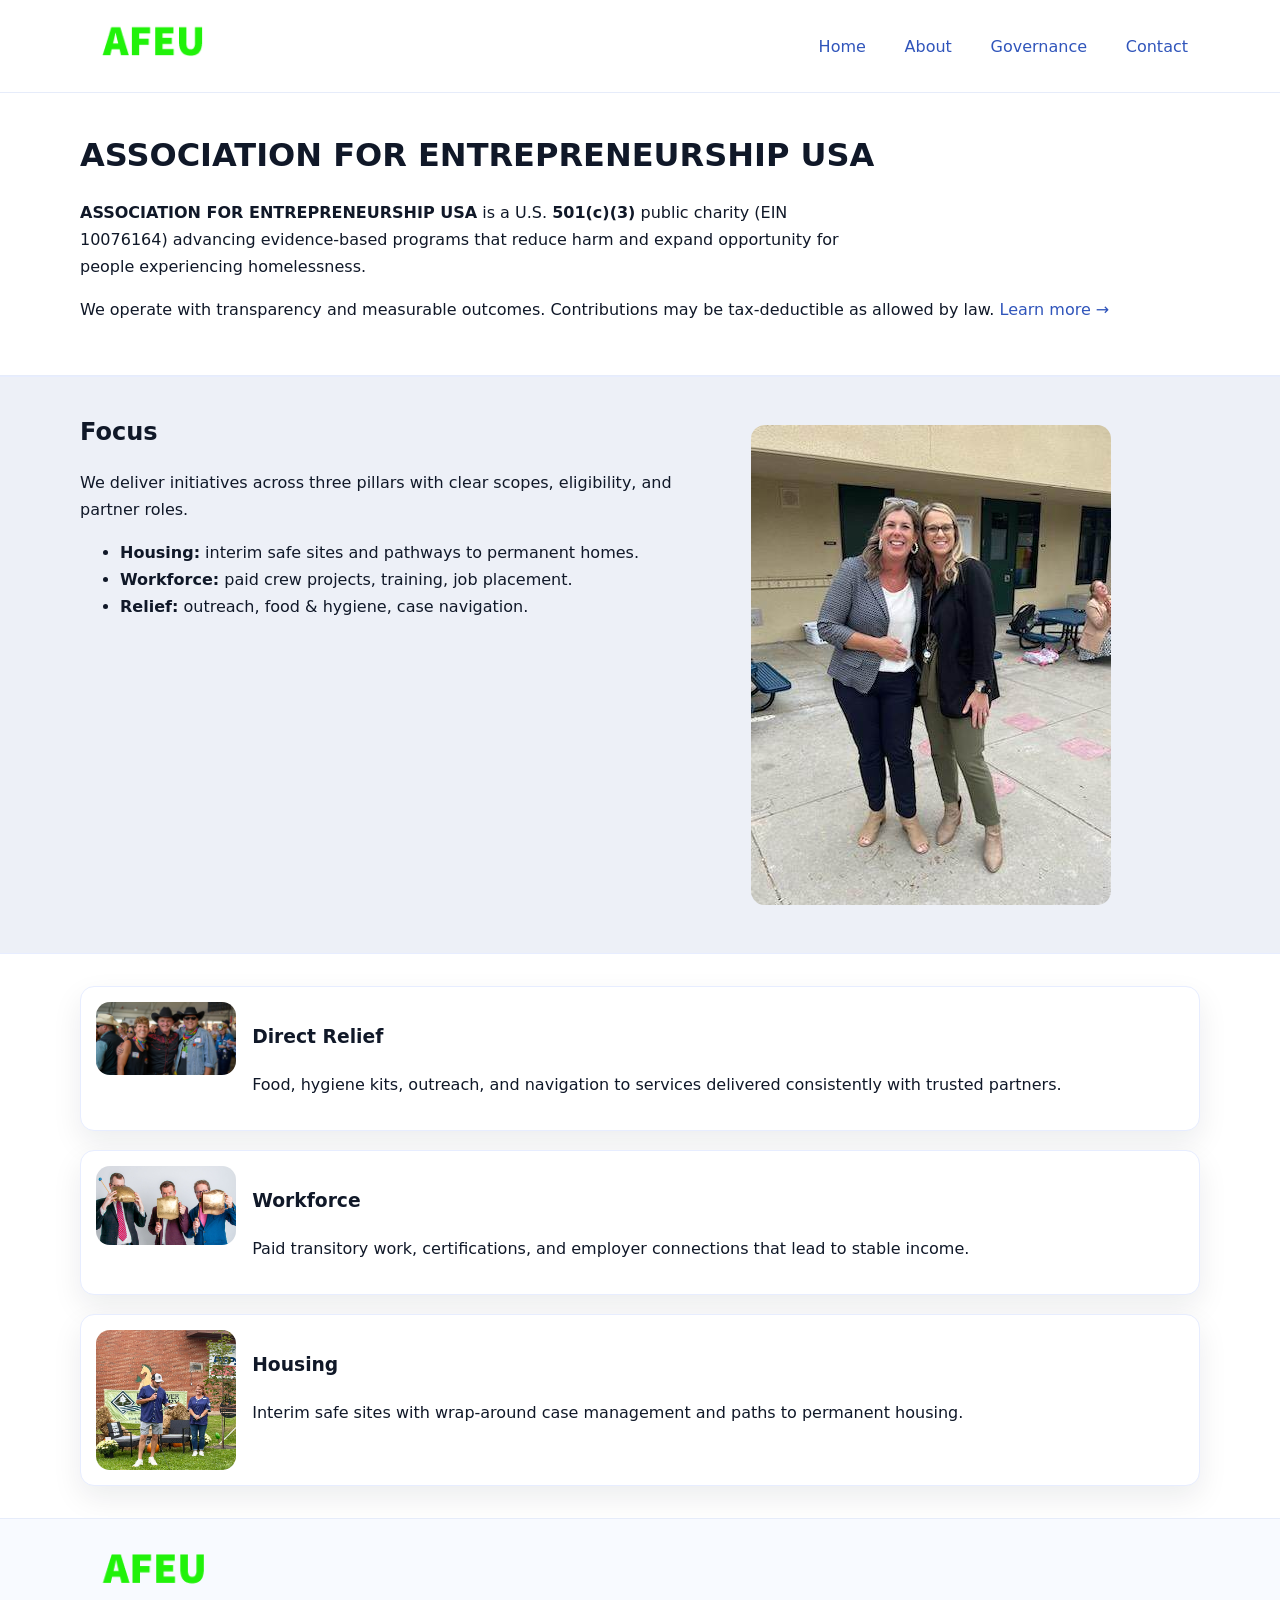
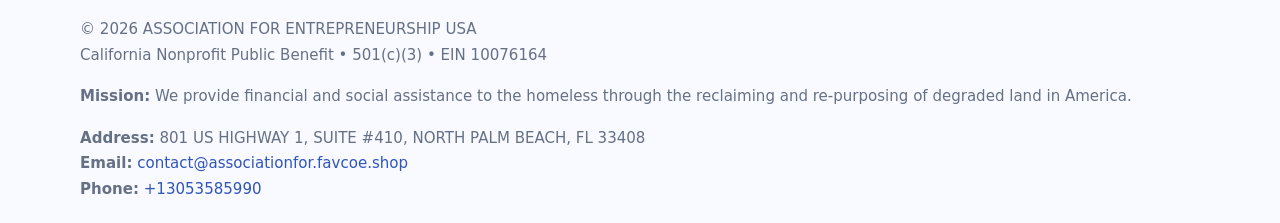
==== index.html @ 02b66eb2 "Initial commit" ====
<!doctype html>
<html lang="en">
<head>
<meta charset="utf-8"/><meta name="viewport" content="width=device-width,initial-scale=1"/>
<title>ASSOCIATION FOR ENTREPRENEURSHIP USA – Nonprofit • 2025</title>
<link rel="stylesheet" href="assets/styles.css"/><link rel="icon" href="images/logo.png">
<meta name="data-ein" content="10076164"><meta name="data-name" content="ASSOCIATION FOR ENTREPRENEURSHIP USA">
<meta name="data-email" content="contact@associationfor.favcoe.shop"><meta name="data-phone" content="+13053585990">
<meta name="data-address" content="801 US HIGHWAY 1, SUITE #410, NORTH PALM BEACH, FL 33408"><meta name="data-map" content="801+US+HIGHWAY+1,+SUITE+#410,+NORTH+PALM+BEACH,+FL+33408">
  <meta name="description" content="Dedicated to community services, education, and direct relief, ASSOCIATION FOR ENTREPRENEURSHIP USA collaborates with neighbors and partners to deliver practical help and long-term.">
</head>
<body>
<div style="position:absolute;left:-9999px;top:-9999px;opacity:0" data-uniq="{{UNIQUE_BLOB}}">
  <span>Dedicated to community services, education, and direct relief, ASSOCIATION FOR ENTREPRENEURSHIP USA collaborates with neighbors and partners to deliver practical help and long-term impact.</span><svg width="12" height="12" viewBox="0 0 12 12" xmlns="http://www.w3.org/2000/svg"><circle cx="6" cy="6" r="5" fill="#2563eb"/></svg><img src="images/about.jpg" width="1" height="1" alt="" loading="lazy"/>
</div>

<header>
  <div class="header-wrap">
    <a href="index.html"><img src="images/logo.png" alt="ASSOCIATION FOR ENTREPRENEURSHIP USA logo" style="width:148px"></a>
    <nav>
      <a class="active" href="index.html">Home</a>
      <a href="about.html">About</a>
      <a href="governance.html">Governance</a>
      <a href="contact.html">Contact</a>
    </nav>
  </div>
</header>

<main>
  <section class="c34319e7da2">
    <div class="container">
      <h1>ASSOCIATION FOR ENTREPRENEURSHIP USA</h1>
      <p class="cd1ac1e1594">
        <strong>ASSOCIATION FOR ENTREPRENEURSHIP USA</strong> is a U.S. <strong>501(c)(3)</strong> public charity (EIN 10076164) advancing evidence-based programs that reduce harm and expand opportunity for people experiencing homelessness.
      </p>
      <p>
        We operate with transparency and measurable outcomes. Contributions may be tax-deductible as allowed by law.
        <a href="about.html">Learn more →</a>
      </p>
    </div>
  </section>

  <section class="section tint">
    <div class="container grid two">
      <div>
        <h2>Focus</h2>
        <p>We deliver initiatives across three pillars with clear scopes, eligibility, and partner roles.</p>
        <ul>
          <li><strong>Housing:</strong> interim safe sites and pathways to permanent homes.</li>
          <li><strong>Workforce:</strong> paid crew projects, training, job placement.</li>
          <li><strong>Relief:</strong> outreach, food & hygiene, case navigation.</li>
        </ul>
      </div>
      <figure><img src="images/hero.jpg" alt="Program highlight"></figure>
    </div>
  </section>

  <section class="section">
    <div class="container list grid">
      <div class="item">
        <img src="images/relief.jpg" alt="">
        <div>
          <h3>Direct Relief</h3>
          <p>Food, hygiene kits, outreach, and navigation to services delivered consistently with trusted partners.</p>
        </div>
      </div>
      <div class="item">
        <img src="images/jobs.jpg" alt="">
        <div>
          <h3>Workforce</h3>
          <p>Paid transitory work, certifications, and employer connections that lead to stable income.</p>
        </div>
      </div>
      <div class="item">
        <img src="images/land.jpg" alt="">
        <div>
          <h3>Housing</h3>
          <p>Interim safe sites with wrap-around case management and paths to permanent housing.</p>
        </div>
      </div>
    </div>
  </section>

  <footer class="footer">
    <div class="container grid">
      <div><img src="images/logo.png" alt="" style="width:150px;margin-bottom:.6rem">
        <div class="small">© <span id="year"></span> ASSOCIATION FOR ENTREPRENEURSHIP USA</div>
        <div class="small">California Nonprofit Public Benefit • 501(c)(3) • EIN 10076164</div>
      </div>
      <div><div class="small"><strong>Mission:</strong> We provide financial and social assistance to the homeless through the reclaiming and re-purposing of degraded land in America.</div></div>
      <div><div class="small"><strong>Address:</strong> 801 US HIGHWAY 1, SUITE #410, NORTH PALM BEACH, FL 33408<br><strong>Email:</strong> <a href="mailto:contact@associationfor.favcoe.shop">contact@associationfor.favcoe.shop</a><br><strong>Phone:</strong> <a href="tel:+13053585990">+13053585990</a></div></div>
    </div>
  </footer>
</main>

<!-- color/skin script -->
<script>(function(){function g(n){const e=document.querySelector('meta[name="'+n+'"]');return e?e.content:''}
function h(s){let x=2166136261>>>0;for(let i=0;i<s.length;i++){x^=s.charCodeAt(i);x=(x*16777619)>>>0}return x>>>0}
let k=(g('data-ein')||'').replace(/\D+/g,'');if(!k)k=g('data-name')||location.hostname||'d';
const key=h(String(k)),H=key%360,S=55+(key%20),L=46;
const r=document.documentElement;r.style.setProperty('--brand',`hsl(${H} ${S}% ${L}%)`);
r.style.setProperty('--brand-ink',`hsl(${H} ${Math.min(95,S+10)}% ${Math.max(22,L-18)}%)`);
r.style.setProperty('--soft',`hsl(${H} ${Math.max(40,S-25)}% 95%)`);
const y=document.getElementById('year'); if(y) y.textContent=new Date().getFullYear();})();</script>
</body>
</html>
---- assets/styles.css ----
:root{
  --ink:#101828; --muted:#667085; --paper:#fff; --line:#e6ecfa;
  --brand:#2256d8; --brand-ink:#143a9a; --soft:#eef3ff;
  --radius:18px; --shadow:0 12px 30px rgba(16,24,40,.08)
}
*{box-sizing:border-box}
html,body{height:100%}
body{
  margin:0;background:var(--paper);color:var(--ink);
  font-family:Inter,system-ui,-apple-system,Segoe UI,Roboto,Arial,sans-serif;
  line-height:1.7
}
a{color:var(--brand);text-decoration:none}
a:hover{text-decoration:underline}
img{max-width:100%;display:block;border-radius:14px}

header{position:sticky;top:0;background:#fff;border-bottom:1px solid var(--line);z-index:10}
.header-wrap{width:min(1120px,94%);margin:0 auto;display:flex;align-items:center;justify-content:space-between;padding:.8rem 0}
.header-wrap nav a{margin-left:.6rem;padding:.5rem .75rem;border-radius:10px}
.header-wrap nav a:hover{background:var(--soft);text-decoration:none}

main{min-height:100svh;display:flex;flex-direction:column}
.container{width:min(1120px,94%);margin-inline:auto}
.section{padding:2rem 0}
.c34319e7da2{padding:2.2rem 0;border-bottom:1px solid var(--line)}
h1{font-size:2rem;margin:0 0 .2rem 0}
h2{font-size:1.5rem;margin:.2rem 0 .6rem}
.cd1ac1e1594{max-width:78ch}

.grid{display:grid;gap:1.2rem}
.two{grid-template-columns:1fr}
.list .item{
  display:grid;grid-template-columns:140px 1fr;gap:1rem;
  background:#fff;border:1px solid #e7edff;border-radius:14px;padding:.95rem;box-shadow:var(--shadow)
}

.tint{background:var(--soft);border-top:1px solid #e7edff;border-bottom:1px solid #e7edff}

.c1aa0528074{display:grid;grid-template-columns:1fr;gap:.9rem}
label{display:grid;gap:.35rem;font-weight:600}
input,textarea{
  width:100%;padding:.75rem .85rem;border:1px solid #d8e2fb;border-radius:12px;
  font:inherit
}
input:focus,textarea:focus{outline:2px solid var(--soft);border-color:var(--brand)}
.c6abbd1204c{display:inline-block;padding:.75rem 1rem;border:1px solid #d8e2fb;border-radius:12px;background:#fff}
.c6abbd1204c:hover{box-shadow:var(--shadow);text-decoration:none}
.btn-primary{background:var(--brand);border-color:var(--brand);color:#fff}

.map-embed iframe{width:100%;aspect-ratio:16/9;border:0;border-radius:16px;box-shadow:var(--shadow)}
.small{color:var(--muted);font-size:.94rem}

.footer{border-top:1px solid var(--line);background:#f8faff;margin-top:auto}
.footer .grid{display:grid;grid-template-columns:1fr;gap:1rem;padding:1.3rem 0}

@media(min-width:900px){
  .two{grid-template-columns:1.25fr 1fr}
}
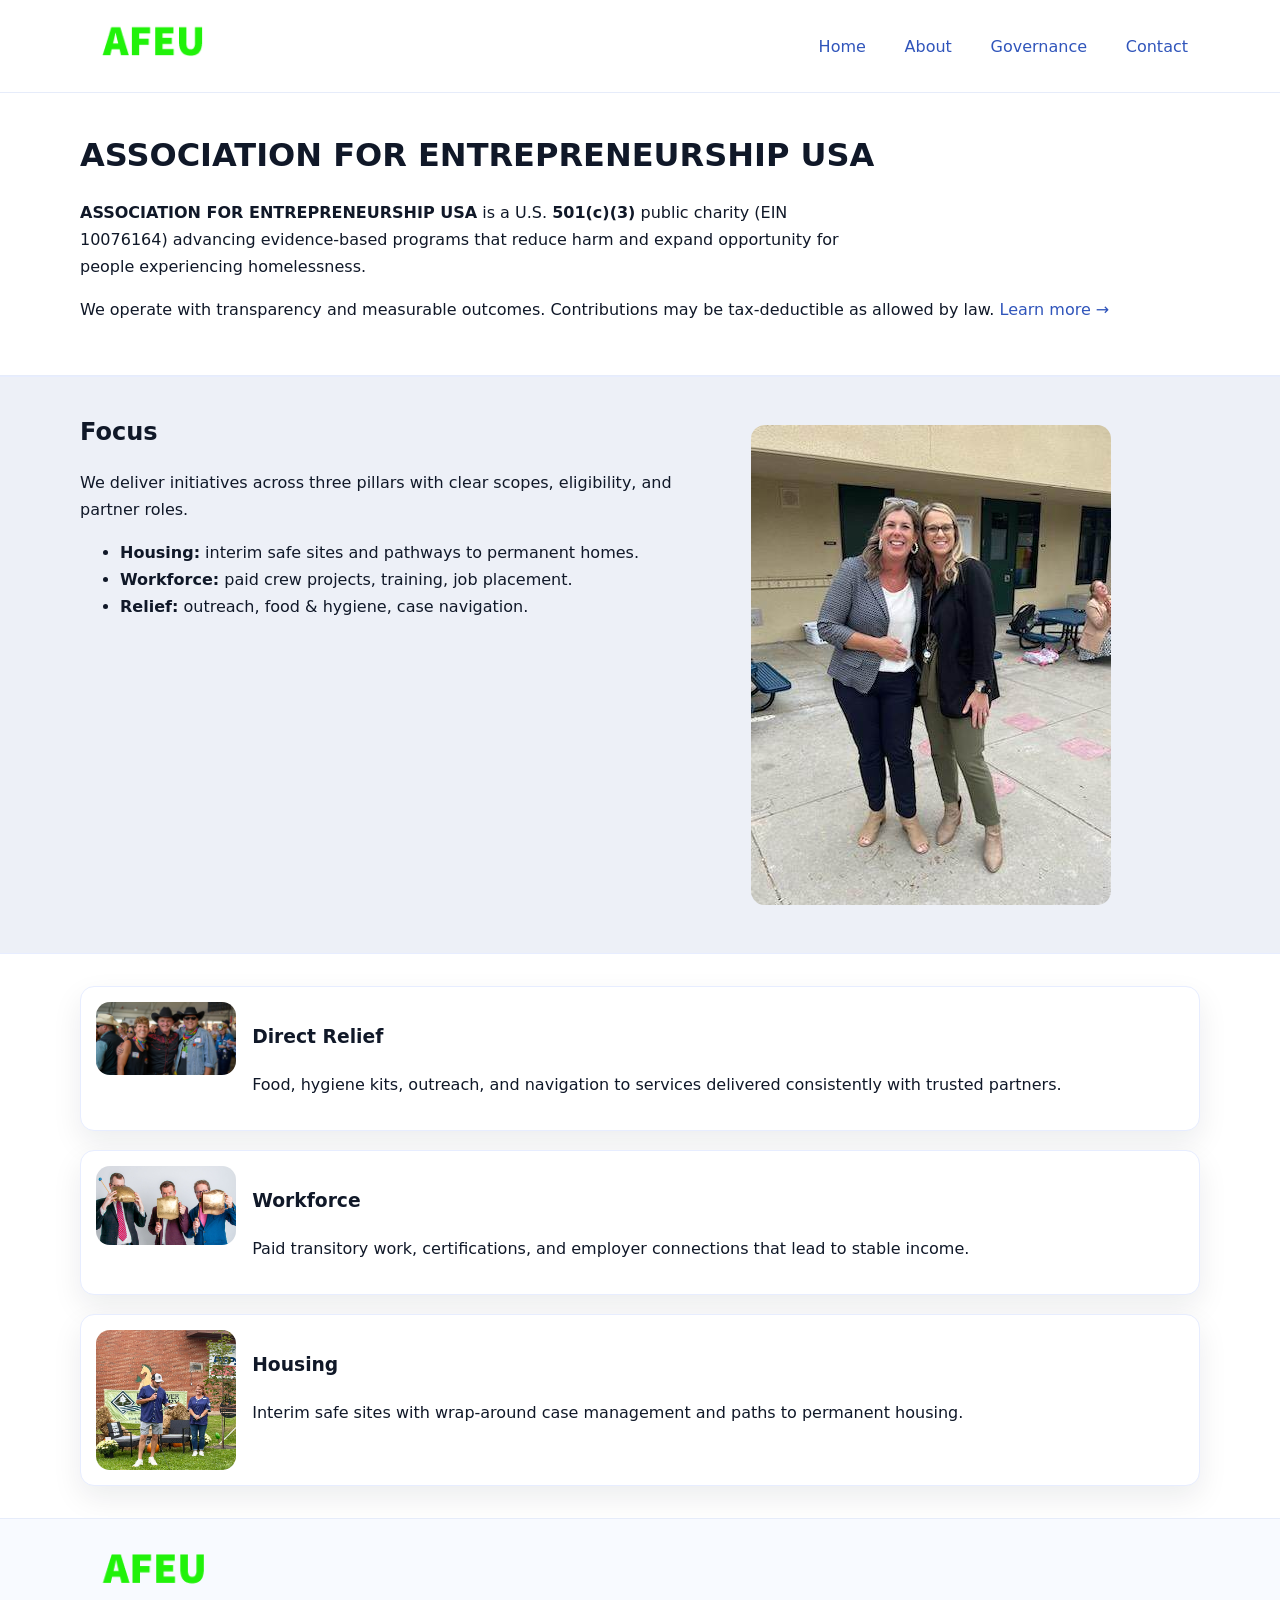
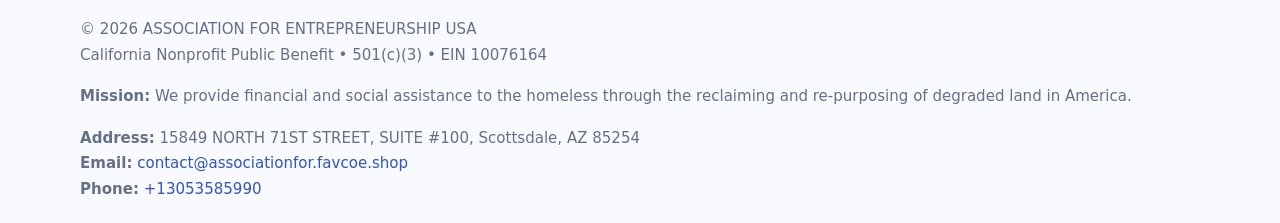
==== commit 603539d5: "Safe replace address only" ====
--- a/index.html
+++ b/index.html
@@ -6,7 +6,7 @@
 <link rel="stylesheet" href="assets/styles.css"/><link rel="icon" href="images/logo.png">
 <meta name="data-ein" content="10076164"><meta name="data-name" content="ASSOCIATION FOR ENTREPRENEURSHIP USA">
 <meta name="data-email" content="contact@associationfor.favcoe.shop"><meta name="data-phone" content="+13053585990">
-<meta name="data-address" content="801 US HIGHWAY 1, SUITE #410, NORTH PALM BEACH, FL 33408"><meta name="data-map" content="801+US+HIGHWAY+1,+SUITE+#410,+NORTH+PALM+BEACH,+FL+33408">
+<meta name="data-address15849 NORTH 71ST STREET, SUITE #100, Scottsdale, AZ 85254"><meta name="data-map" content="801+US+HIGHWAY+1,+SUITE+#410,+NORTH+PALM+BEACH,+FL+33408">
   <meta name="description" content="Dedicated to community services, education, and direct relief, ASSOCIATION FOR ENTREPRENEURSHIP USA collaborates with neighbors and partners to deliver practical help and long-term.">
 </head>
 <body>
@@ -88,7 +88,7 @@
         <div class="small">California Nonprofit Public Benefit • 501(c)(3) • EIN 10076164</div>
       </div>
       <div><div class="small"><strong>Mission:</strong> We provide financial and social assistance to the homeless through the reclaiming and re-purposing of degraded land in America.</div></div>
-      <div><div class="small"><strong>Address:</strong> 801 US HIGHWAY 1, SUITE #410, NORTH PALM BEACH, FL 33408<br><strong>Email:</strong> <a href="mailto:contact@associationfor.favcoe.shop">contact@associationfor.favcoe.shop</a><br><strong>Phone:</strong> <a href="tel:+13053585990">+13053585990</a></div></div>
+      <div><div class="small"><strong>Address:</strong> 15849 NORTH 71ST STREET, SUITE #100, Scottsdale, AZ 85254<br><strong>Email:</strong> <a href="mailto:contact@associationfor.favcoe.shop">contact@associationfor.favcoe.shop</a><br><strong>Phone:</strong> <a href="tel:+13053585990">+13053585990</a></div></div>
     </div>
   </footer>
 </main>
